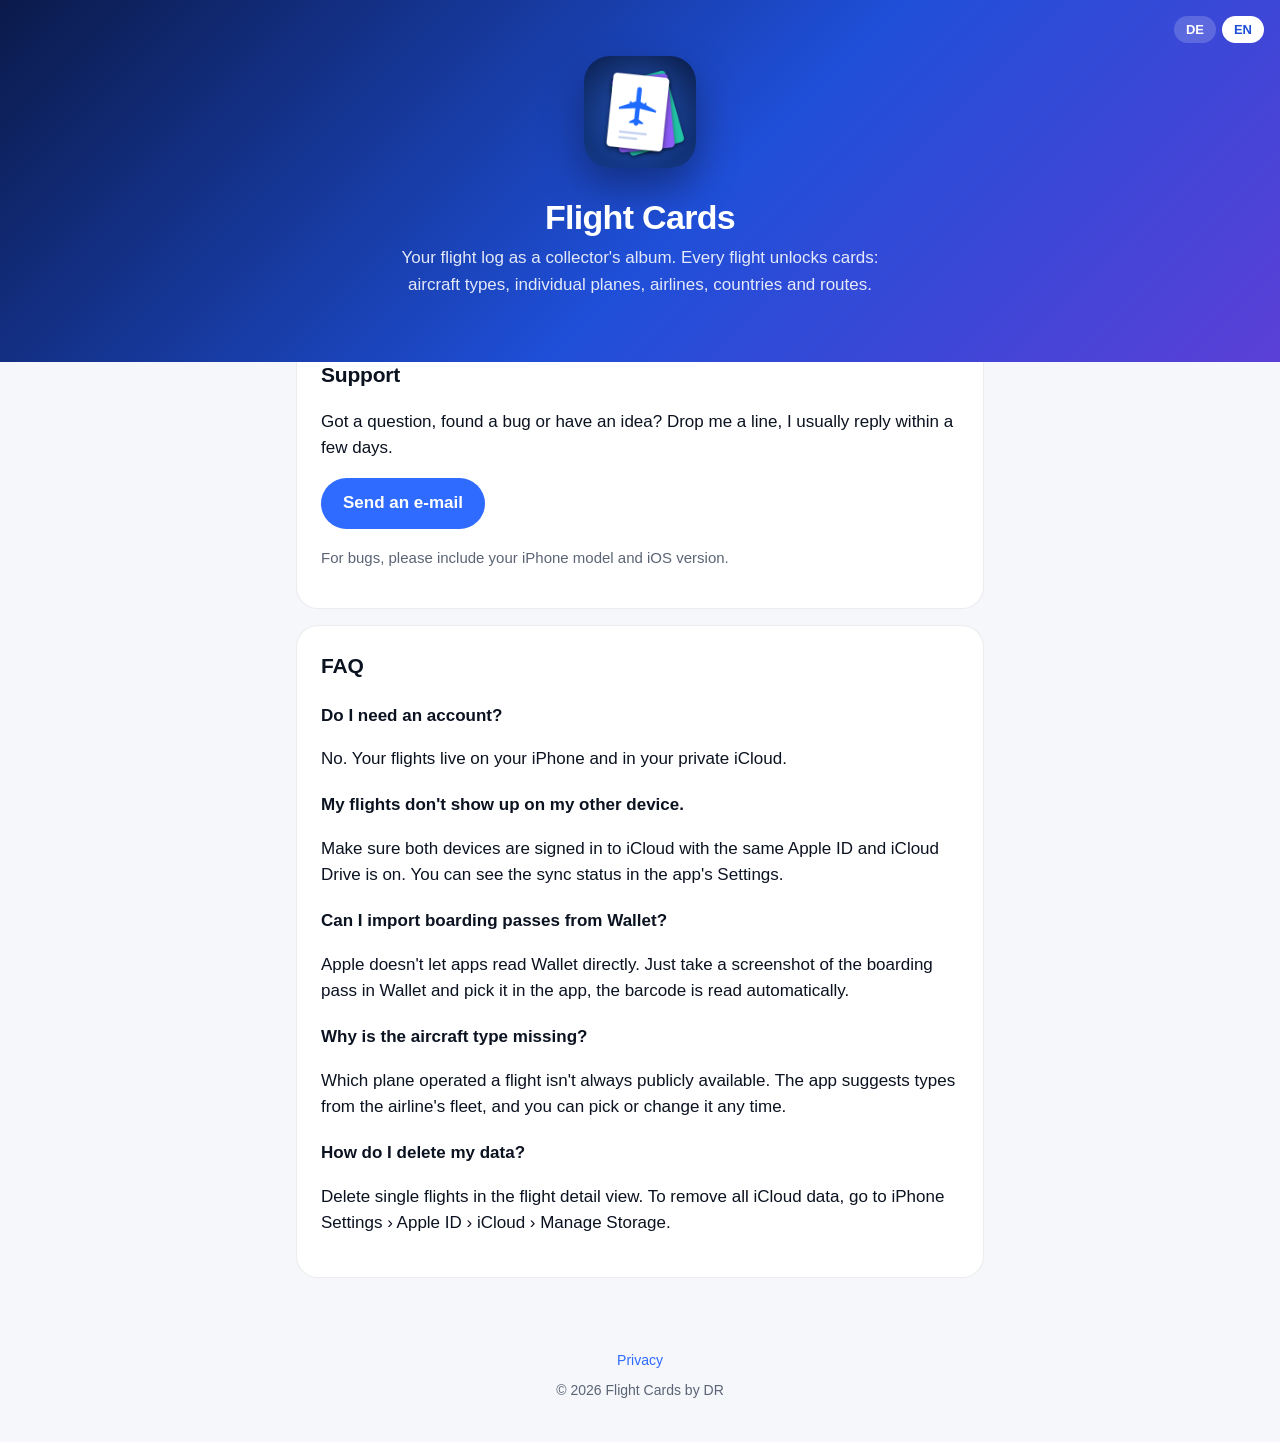
==== index.html @ 4c6ff858 "Add files via upload" ====
<!doctype html>
<html lang="de">
<head>
<meta charset="utf-8">
<meta name="viewport" content="width=device-width,initial-scale=1">
<title>Flight Cards by DR</title>
<meta name="title-de" content="Flight Cards by DR – Support">
<meta name="title-en" content="Flight Cards by DR – Support">
<meta name="description" content="Flight Cards: Jeder Flug wird zur Sammelkarte. Support und Kontakt.">
<link rel="icon" href="icon.png">
<link rel="apple-touch-icon" href="icon.png">
<link rel="stylesheet" href="style.css">
<script src="lang.js"></script>
</head>
<body>
<header class="hero" style="position:relative">
  <div class="lang"><button data-set="de">DE</button><button data-set="en">EN</button></div>
  <img src="icon.png" alt="Flight Cards App-Icon">
  <h1>Flight Cards</h1>
  <p data-lang="de">Dein Flugbuch als Sammelalbum. Jeder Flug schaltet Karten frei: Flugzeugtypen, einzelne Flieger, Airlines, Länder und Routen.</p>
  <p data-lang="en">Your flight log as a collector's album. Every flight unlocks cards: aircraft types, individual planes, airlines, countries and routes.</p>
</header>
<main>
  <section class="card" data-lang="de">
    <h2>Support</h2>
    <p>Du hast eine Frage, einen Fehler gefunden oder eine Idee? Schreib mir, ich antworte in der Regel innerhalb von ein paar Tagen.</p>
    <p><a class="btn" href="mailto:flightcardsbydr@icloud.com?subject=Flight%20Cards">E-Mail schreiben</a></p>
    <p class="muted">Bitte nenne dein iPhone-Modell und die iOS-Version, wenn es um einen Fehler geht.</p>
  </section>
  <section class="card" data-lang="de">
    <h2>Häufige Fragen</h2>
    <h3>Brauche ich ein Konto?</h3>
    <p>Nein. Deine Flüge liegen auf deinem iPhone und in deinem privaten iCloud.</p>
    <h3>Meine Flüge erscheinen nicht auf dem anderen Gerät.</h3>
    <p>Prüfe, ob du auf beiden Geräten mit derselben Apple-ID bei iCloud angemeldet bist und iCloud Drive aktiv ist. Den Status siehst du in der App unter Einstellungen.</p>
    <h3>Kann ich Bordkarten aus Wallet importieren?</h3>
    <p>Apple erlaubt Apps keinen direkten Zugriff auf Wallet. Mach einfach einen Screenshot der Bordkarte in Wallet und wähle ihn in der App aus, der Barcode wird automatisch gelesen.</p>
    <h3>Warum fehlt der Flugzeugtyp?</h3>
    <p>Welches Flugzeug einen Flug geflogen ist, ist nicht immer öffentlich verfügbar. Die App schlägt dir passende Typen aus der Flotte der Airline vor, du kannst ihn jederzeit selbst wählen oder ändern.</p>
    <h3>Wie lösche ich meine Daten?</h3>
    <p>Einzelne Flüge löschst du in der Flugdetailansicht. Alle iCloud-Daten entfernst du in den iPhone-Einstellungen unter Apple-ID › iCloud › Speicher verwalten.</p>
  </section>

  <section class="card" data-lang="en">
    <h2>Support</h2>
    <p>Got a question, found a bug or have an idea? Drop me a line, I usually reply within a few days.</p>
    <p><a class="btn" href="mailto:flightcardsbydr@icloud.com?subject=Flight%20Cards">Send an e-mail</a></p>
    <p class="muted">For bugs, please include your iPhone model and iOS version.</p>
  </section>
  <section class="card" data-lang="en">
    <h2>FAQ</h2>
    <h3>Do I need an account?</h3>
    <p>No. Your flights live on your iPhone and in your private iCloud.</p>
    <h3>My flights don't show up on my other device.</h3>
    <p>Make sure both devices are signed in to iCloud with the same Apple ID and iCloud Drive is on. You can see the sync status in the app's Settings.</p>
    <h3>Can I import boarding passes from Wallet?</h3>
    <p>Apple doesn't let apps read Wallet directly. Just take a screenshot of the boarding pass in Wallet and pick it in the app, the barcode is read automatically.</p>
    <h3>Why is the aircraft type missing?</h3>
    <p>Which plane operated a flight isn't always publicly available. The app suggests types from the airline's fleet, and you can pick or change it any time.</p>
    <h3>How do I delete my data?</h3>
    <p>Delete single flights in the flight detail view. To remove all iCloud data, go to iPhone Settings › Apple ID › iCloud › Manage Storage.</p>
  </section>
</main>
<footer>
  <a href="privacy.html"><span data-lang="de">Datenschutz</span><span data-lang="en">Privacy</span></a>
  <div style="margin-top:8px">© 2026 Flight Cards by DR</div>
</footer>
</body>
</html>
---- style.css ----
:root{--bg:#f5f7fb;--card:#fff;--text:#0b1220;--muted:#5b6475;--accent:#2f6bff;--line:rgba(11,18,32,.08)}
@media (prefers-color-scheme:dark){:root{--bg:#070b16;--card:#111827;--text:#eef2ff;--muted:#9aa4b8;--accent:#6b9bff;--line:rgba(255,255,255,.08)}}
*{box-sizing:border-box}
body{margin:0;background:var(--bg);color:var(--text);font:17px/1.55 -apple-system,BlinkMacSystemFont,"SF Pro Text","Segoe UI",Roboto,sans-serif;-webkit-font-smoothing:antialiased}
.hero{background:linear-gradient(135deg,#0b1a4a 0%,#1f4fd8 55%,#5b3fd6 100%);color:#fff;padding:56px 16px 64px;text-align:center}
.hero img{width:112px;height:112px;border-radius:26px;box-shadow:0 18px 40px rgba(0,0,0,.35)}
.hero h1{font-size:34px;line-height:1.15;margin:22px 0 8px;letter-spacing:-.02em}
.hero p{margin:0 auto;max-width:520px;color:#fff;opacity:.88}
main{max-width:720px;margin:-28px auto 0;padding:0 16px 48px}
.card{background:var(--card);border:1px solid var(--line);border-radius:22px;padding:24px;margin-bottom:16px}
h2{font-size:21px;margin:0 0 10px;letter-spacing:-.01em}
h3{font-size:17px;margin:20px 0 4px}
p,li{color:var(--text)}
.muted{color:var(--muted);font-size:15px}
a{color:var(--accent);text-decoration:none}
a:hover{text-decoration:underline}
ul{padding-left:20px;margin:8px 0}
.lang{position:absolute;top:16px;right:16px;display:flex;gap:6px}
.lang button{border:0;border-radius:999px;padding:6px 12px;font:600 13px -apple-system,sans-serif;background:rgba(255,255,255,.18);color:#fff;cursor:pointer}
.lang button[aria-pressed=true]{background:#fff;color:#1f4fd8}
.btn{display:inline-block;background:var(--accent);color:#fff;border-radius:999px;padding:12px 22px;font-weight:600}
.btn:hover{text-decoration:none;opacity:.9}
footer{text-align:center;padding:8px 16px 40px;font-size:14px;color:var(--muted)}
footer a{margin:0 8px}
[data-lang]{display:none}
html[lang=de] [data-lang=de],html[lang=en] [data-lang=en]{display:block}
html[lang=de] span[data-lang=de],html[lang=en] span[data-lang=en]{display:inline}
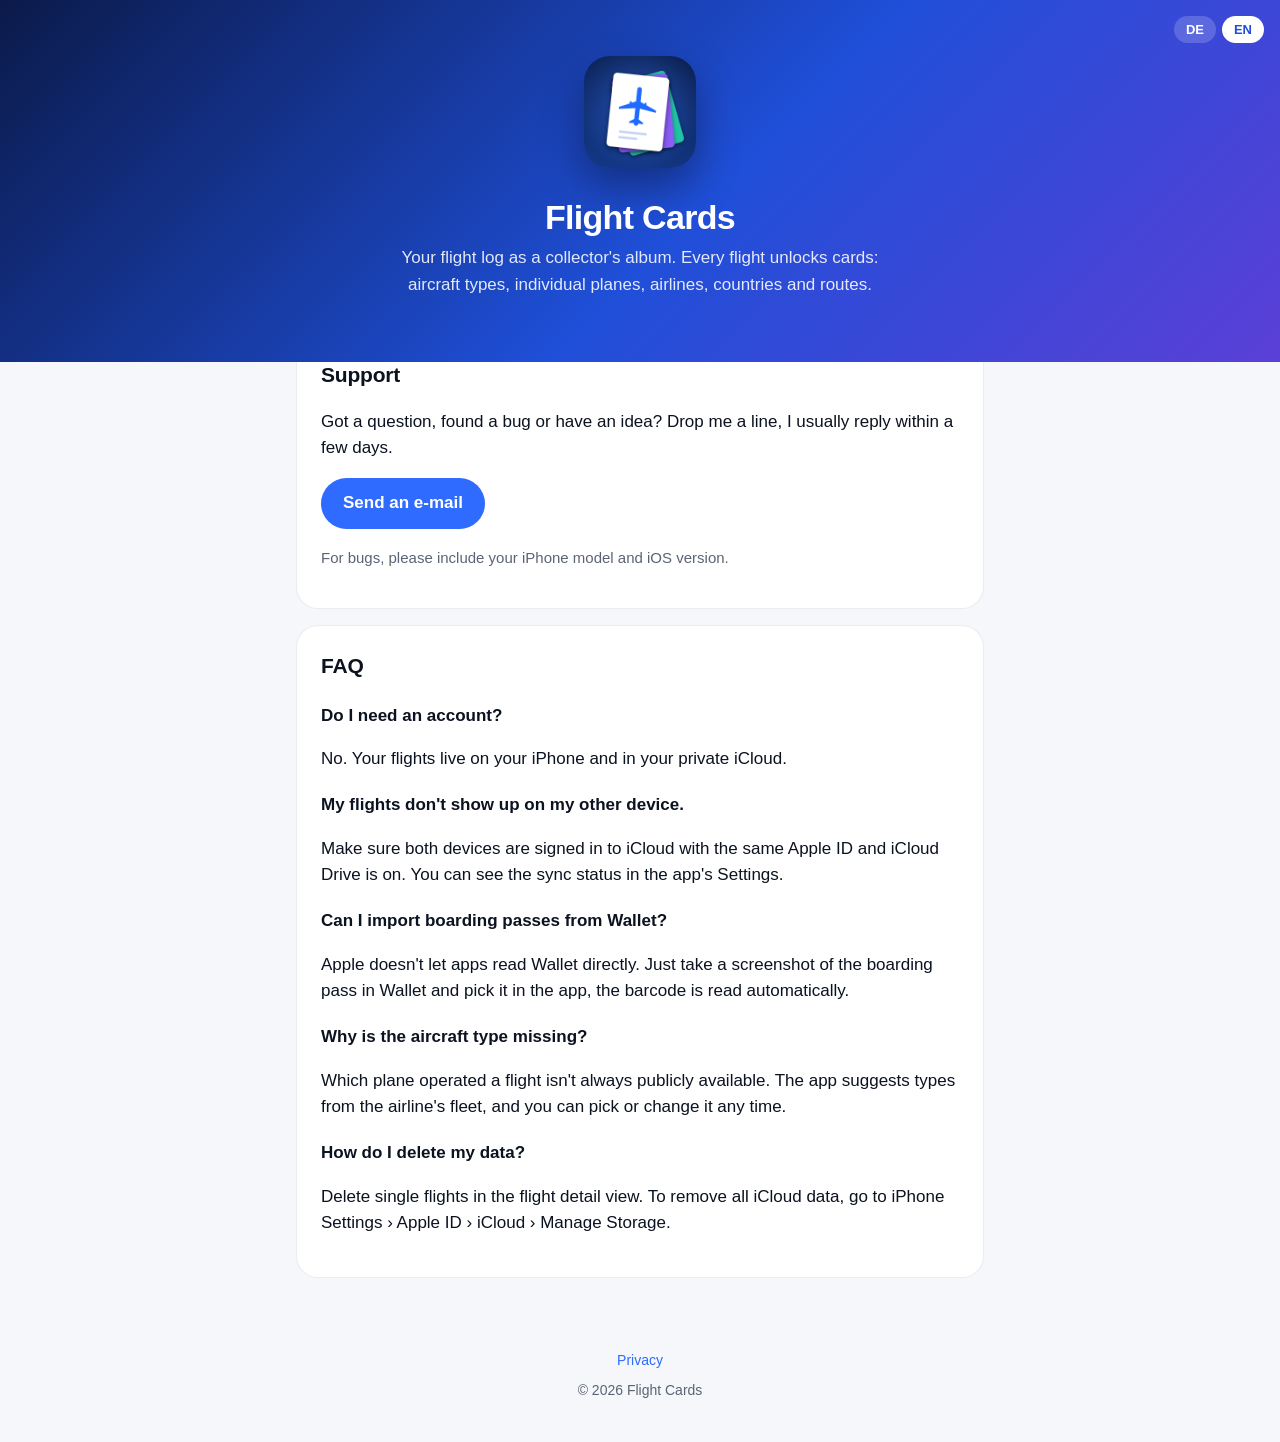
==== commit 55f58521: "Add files via upload" ====
--- a/index.html
+++ b/index.html
@@ -3,9 +3,9 @@
 <head>
 <meta charset="utf-8">
 <meta name="viewport" content="width=device-width,initial-scale=1">
-<title>Flight Cards by DR</title>
-<meta name="title-de" content="Flight Cards by DR – Support">
-<meta name="title-en" content="Flight Cards by DR – Support">
+<title>Flight Cards</title>
+<meta name="title-de" content="Flight Cards – Support">
+<meta name="title-en" content="Flight Cards – Support">
 <meta name="description" content="Flight Cards: Jeder Flug wird zur Sammelkarte. Support und Kontakt.">
 <link rel="icon" href="icon.png">
 <link rel="apple-touch-icon" href="icon.png">
@@ -63,7 +63,7 @@
 </main>
 <footer>
   <a href="privacy.html"><span data-lang="de">Datenschutz</span><span data-lang="en">Privacy</span></a>
-  <div style="margin-top:8px">© 2026 Flight Cards by DR</div>
+  <div style="margin-top:8px">© 2026 Flight Cards</div>
 </footer>
 </body>
 </html>
